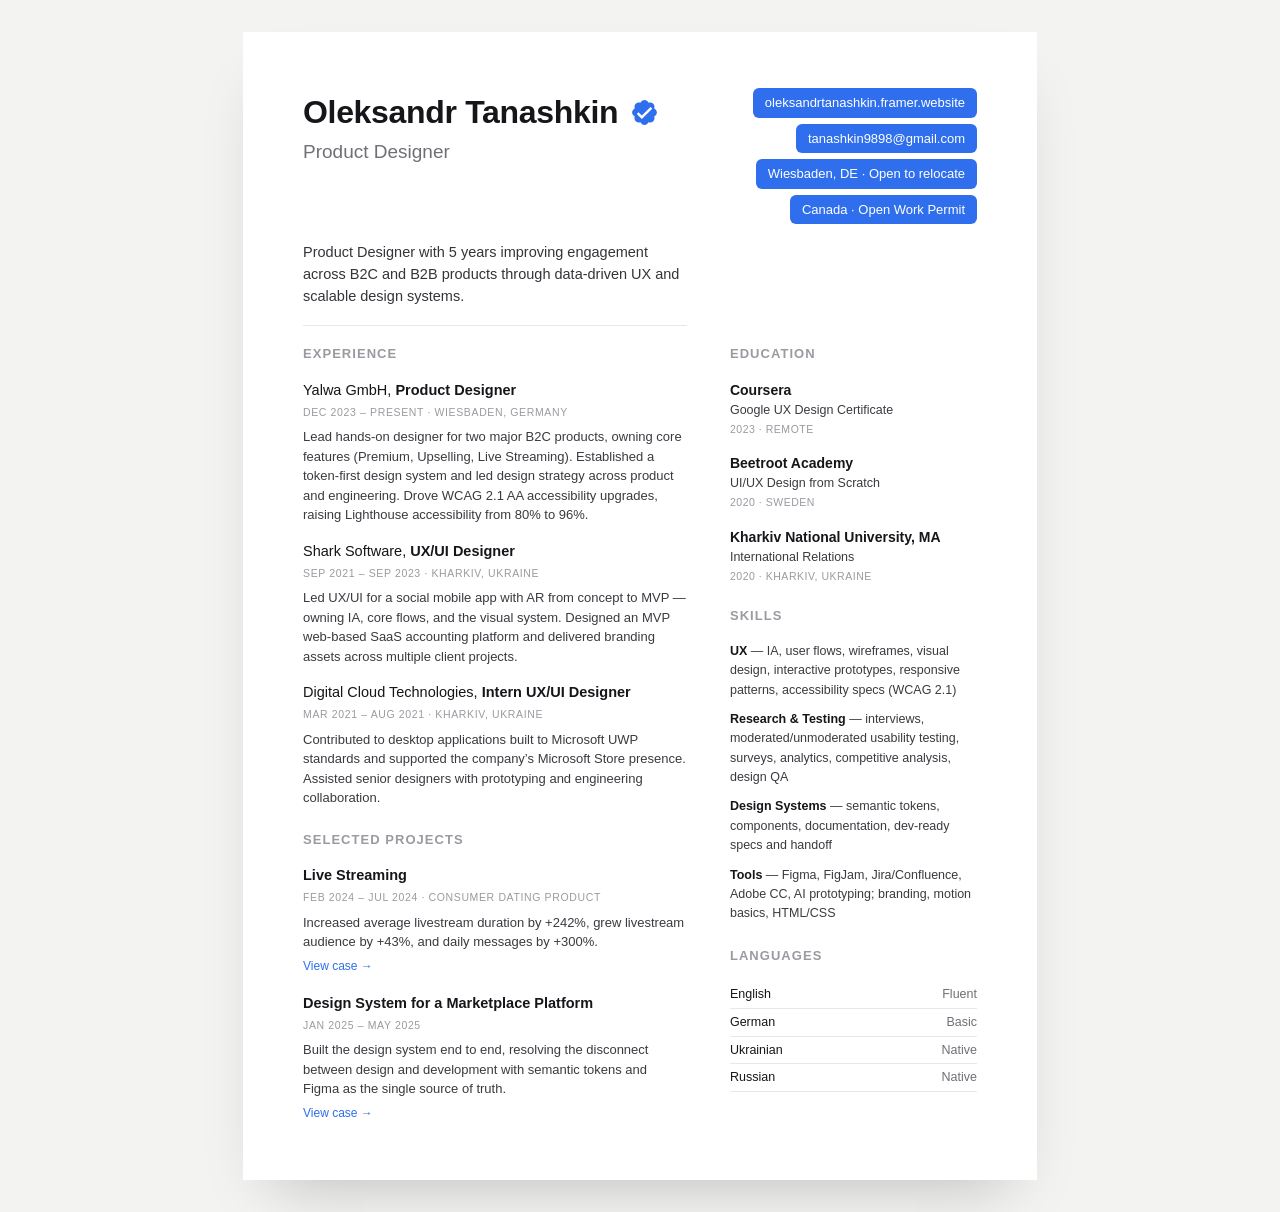
==== cv.html @ 89cec195 "Portfolio site — Oleksandr Tanashkin Co-Authored-By: Claude Opus 4.8 <noreply@anthropic.com>" ====
<!DOCTYPE html>
<html lang="en">
<head>
  <meta charset="UTF-8" />
  <meta name="viewport" content="width=device-width, initial-scale=1.0" />
  <title>Oleksandr Tanashkin — Product Designer · CV</title>
  <style>
    * { margin: 0; padding: 0; box-sizing: border-box; }
    :root {
      --ink: #16161a;
      --gray: #6f6f76;
      --faint: #9a9aa1;
      --blue: #2f6fed;
      --line: #e8e8ea;
    }
    html { -webkit-print-color-adjust: exact; print-color-adjust: exact; }
    body {
      font-family: "Helvetica Neue", Helvetica, Arial, "Segoe UI", sans-serif;
      color: var(--ink);
      background: #f3f3f1;
      line-height: 1.5;
      -webkit-font-smoothing: antialiased;
    }
    .sheet {
      width: 794px; min-height: 1123px; margin: 32px auto; background: #fff;
      padding: 56px 60px; box-shadow: 0 30px 60px -30px rgba(0,0,0,0.25);
    }

    /* header */
    .head { display: flex; justify-content: space-between; align-items: flex-start; gap: 24px; }
    .name { font-size: 32px; font-weight: 700; letter-spacing: -0.01em; display: flex; align-items: center; gap: 12px; }
    .name svg { width: 29px; height: 29px; flex: none; }
    .role { font-size: 19px; color: var(--gray); margin-top: 2px; font-weight: 400; }
    .chips { display: flex; flex-direction: column; align-items: flex-end; gap: 6px; }
    .chip { background: var(--blue); color: #fff; font-size: 13px; padding: 5px 12px; border-radius: 6px; text-decoration: none; white-space: nowrap; }

    /* width matches the left (experience) column so the text + divider stop at the first column's edge */
    .summary { margin-top: 18px; padding-bottom: 18px; border-bottom: 1px solid var(--line); font-size: 14.5px; color: #34343a; width: 57%; }

    /* columns */
    .cols { display: grid; grid-template-columns: 1.55fr 1fr; gap: 44px; margin-top: 18px; }

    .sec + .sec { margin-top: 22px; }
    .sec__h { font-size: 13px; font-weight: 600; letter-spacing: 0.08em; text-transform: uppercase; color: var(--faint); margin-bottom: 16px; }

    .item + .item { margin-top: 16px; }
    .item__top { font-size: 14.5px; }
    .item__top b { font-weight: 700; }
    .item__meta { font-size: 10.5px; letter-spacing: 0.06em; text-transform: uppercase; color: var(--faint); margin: 3px 0 7px; }
    .item__desc { font-size: 13px; color: #3a3a40; line-height: 1.5; }
    .item__link { font-size: 12px; color: var(--blue); text-decoration: none; display: inline-block; margin-top: 5px; }

    /* right column education / skills */
    .edu + .edu { margin-top: 16px; }
    .edu__t { font-size: 14px; font-weight: 700; }
    .edu__s { font-size: 12.5px; color: #3a3a40; }
    .edu__m { font-size: 10.5px; letter-spacing: 0.05em; text-transform: uppercase; color: var(--faint); margin-top: 2px; }

    .skill { font-size: 12.5px; color: #3a3a40; line-height: 1.55; }
    .skill + .skill { margin-top: 10px; }
    .skill b { color: var(--ink); font-weight: 700; }

    .lang { display: flex; justify-content: space-between; font-size: 12.5px; padding: 4px 0; border-bottom: 1px solid var(--line); }
    .lang span:last-child { color: var(--gray); }

    @media print {
      body { background: #fff; }
      .sheet { width: auto; min-height: auto; margin: 0; box-shadow: none; padding: 32px 44px; }
    }
    @page { size: A4; margin: 0; }
  </style>
</head>
<body>
  <div class="sheet">
    <header class="head">
      <div>
        <div class="name">
          Oleksandr Tanashkin
          <svg viewBox="0 0 24 24" fill="none" xmlns="http://www.w3.org/2000/svg" aria-label="Verified">
            <path d="M22.25 12c0-1.43-.88-2.67-2.19-3.34.46-1.39.2-2.9-.81-3.91s-2.52-1.27-3.91-.81c-.66-1.31-1.91-2.19-3.34-2.19s-2.68.88-3.34 2.19c-1.39-.46-2.9-.2-3.91.81s-1.27 2.52-.81 3.91c-1.31.66-2.19 1.91-2.19 3.34s.88 2.67 2.19 3.34c-.46 1.39-.2 2.9.81 3.91s2.52 1.27 3.91.81c.66 1.31 1.91 2.19 3.34 2.19s2.68-.88 3.34-2.19c1.39.46 2.9.2 3.91-.81s1.27-2.52.81-3.91c1.31-.67 2.19-1.91 2.19-3.34z" fill="#2f6fed"/>
            <path d="M9.8 17.3l-4.2-4.1L7 11.8l2.8 2.7L17 7.4l1.4 1.4-8.6 8.5z" fill="#fff"/>
          </svg>
        </div>
        <div class="role">Product Designer</div>
      </div>
      <div class="chips">
        <a class="chip" href="https://oleksandrtanashkin.framer.website/">oleksandrtanashkin.framer.website</a>
        <a class="chip" href="mailto:tanashkin9898@gmail.com">tanashkin9898@gmail.com</a>
        <span class="chip">Wiesbaden, DE · Open to relocate</span>
        <span class="chip">Canada · Open Work Permit</span>
      </div>
    </header>

    <p class="summary">
      Product Designer with 5 years improving engagement across B2C and B2B products
      through data-driven UX and scalable design systems.
    </p>

    <div class="cols">
      <!-- LEFT -->
      <div>
        <section class="sec">
          <h2 class="sec__h">Experience</h2>

          <div class="item">
            <div class="item__top">Yalwa GmbH, <b>Product Designer</b></div>
            <div class="item__meta">Dec 2023 – Present · Wiesbaden, Germany</div>
            <p class="item__desc">
              Lead hands-on designer for two major B2C products, owning core features
              (Premium, Upselling, Live Streaming). Established a token-first design
              system and led design strategy across product and engineering. Drove
              WCAG 2.1 AA accessibility upgrades, raising Lighthouse accessibility from
              80% to 96%.
            </p>
          </div>

          <div class="item">
            <div class="item__top">Shark Software, <b>UX/UI Designer</b></div>
            <div class="item__meta">Sep 2021 – Sep 2023 · Kharkiv, Ukraine</div>
            <p class="item__desc">
              Led UX/UI for a social mobile app with AR from concept to MVP — owning IA,
              core flows, and the visual system. Designed an MVP web-based SaaS
              accounting platform and delivered branding assets across multiple client
              projects.
            </p>
          </div>

          <div class="item">
            <div class="item__top">Digital Cloud Technologies, <b>Intern UX/UI Designer</b></div>
            <div class="item__meta">Mar 2021 – Aug 2021 · Kharkiv, Ukraine</div>
            <p class="item__desc">
              Contributed to desktop applications built to Microsoft UWP standards and
              supported the company’s Microsoft Store presence. Assisted senior
              designers with prototyping and engineering collaboration.
            </p>
          </div>
        </section>

        <section class="sec">
          <h2 class="sec__h">Selected Projects</h2>

          <div class="item">
            <div class="item__top"><b>Live Streaming</b></div>
            <div class="item__meta">Feb 2024 – Jul 2024 · Consumer dating product</div>
            <p class="item__desc">
              Increased average livestream duration by +242%, grew livestream audience
              by +43%, and daily messages by +300%.
            </p>
            <a class="item__link" href="https://www.figma.com/design/Cg0aqAcvnYEe1iUulpyynM/Live-streaming-in-Dating-App?node-id=6-8">View case →</a>
          </div>

          <div class="item">
            <div class="item__top"><b>Design System for a Marketplace Platform</b></div>
            <div class="item__meta">Jan 2025 – May 2025</div>
            <p class="item__desc">
              Built the design system end to end, resolving the disconnect between design
              and development with semantic tokens and Figma as the single source of
              truth.
            </p>
            <a class="item__link" href="https://www.figma.com/design/P3cMI0P7L46Zec6SlDhW82/Design-System-for-marketplace-platform?node-id=0-1">View case →</a>
          </div>
        </section>
      </div>

      <!-- RIGHT -->
      <div>
        <section class="sec">
          <h2 class="sec__h">Education</h2>
          <div class="edu">
            <div class="edu__t">Coursera</div>
            <div class="edu__s">Google UX Design Certificate</div>
            <div class="edu__m">2023 · Remote</div>
          </div>
          <div class="edu">
            <div class="edu__t">Beetroot Academy</div>
            <div class="edu__s">UI/UX Design from Scratch</div>
            <div class="edu__m">2020 · Sweden</div>
          </div>
          <div class="edu">
            <div class="edu__t">Kharkiv National University, MA</div>
            <div class="edu__s">International Relations</div>
            <div class="edu__m">2020 · Kharkiv, Ukraine</div>
          </div>
        </section>

        <section class="sec">
          <h2 class="sec__h">Skills</h2>
          <p class="skill"><b>UX</b> — IA, user flows, wireframes, visual design, interactive prototypes, responsive patterns, accessibility specs (WCAG 2.1)</p>
          <p class="skill"><b>Research &amp; Testing</b> — interviews, moderated/unmoderated usability testing, surveys, analytics, competitive analysis, design QA</p>
          <p class="skill"><b>Design Systems</b> — semantic tokens, components, documentation, dev-ready specs and handoff</p>
          <p class="skill"><b>Tools</b> — Figma, FigJam, Jira/Confluence, Adobe CC, AI prototyping; branding, motion basics, HTML/CSS</p>
        </section>

        <section class="sec">
          <h2 class="sec__h">Languages</h2>
          <div class="lang"><span>English</span><span>Fluent</span></div>
          <div class="lang"><span>German</span><span>Basic</span></div>
          <div class="lang"><span>Ukrainian</span><span>Native</span></div>
          <div class="lang"><span>Russian</span><span>Native</span></div>
        </section>
      </div>
    </div>
  </div>
</body>
</html>
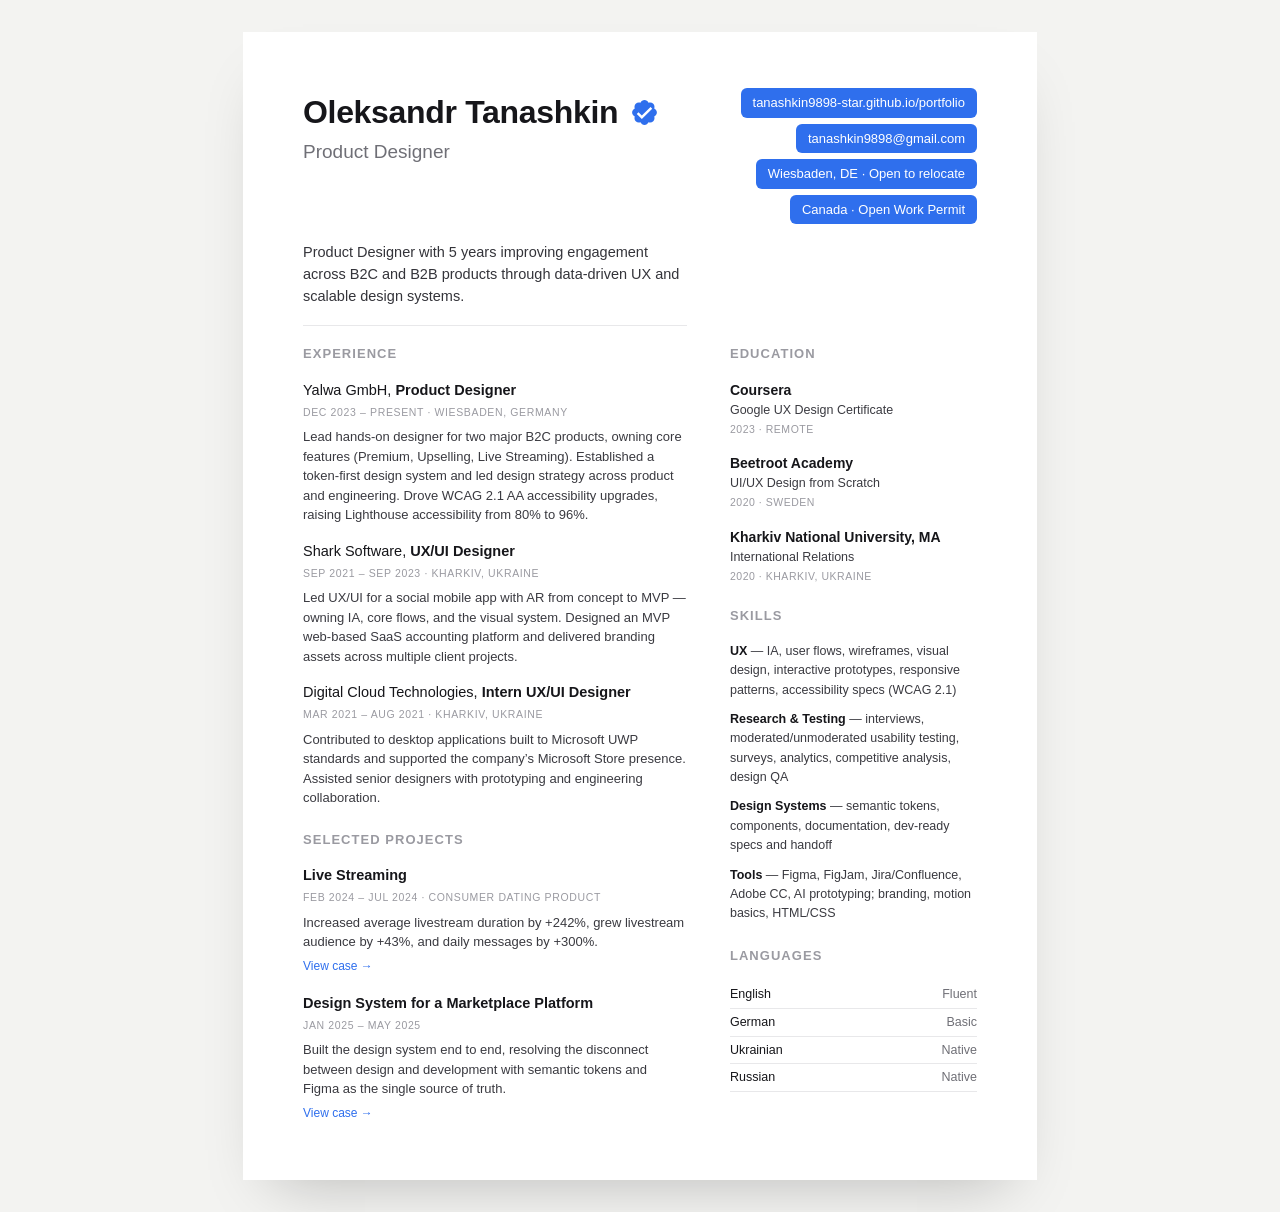
==== commit 63d7071f: "Point CV at live GitHub Pages URL; regenerate PDF Co-Authored-By: Claude Opus 4.8 <noreply@anthropic" ====
--- a/cv.html
+++ b/cv.html
@@ -84,7 +84,7 @@
         <div class="role">Product Designer</div>
       </div>
       <div class="chips">
-        <a class="chip" href="https://oleksandrtanashkin.framer.website/">oleksandrtanashkin.framer.website</a>
+        <a class="chip" href="https://tanashkin9898-star.github.io/portfolio/">tanashkin9898-star.github.io/portfolio</a>
         <a class="chip" href="mailto:tanashkin9898@gmail.com">tanashkin9898@gmail.com</a>
         <span class="chip">Wiesbaden, DE · Open to relocate</span>
         <span class="chip">Canada · Open Work Permit</span>
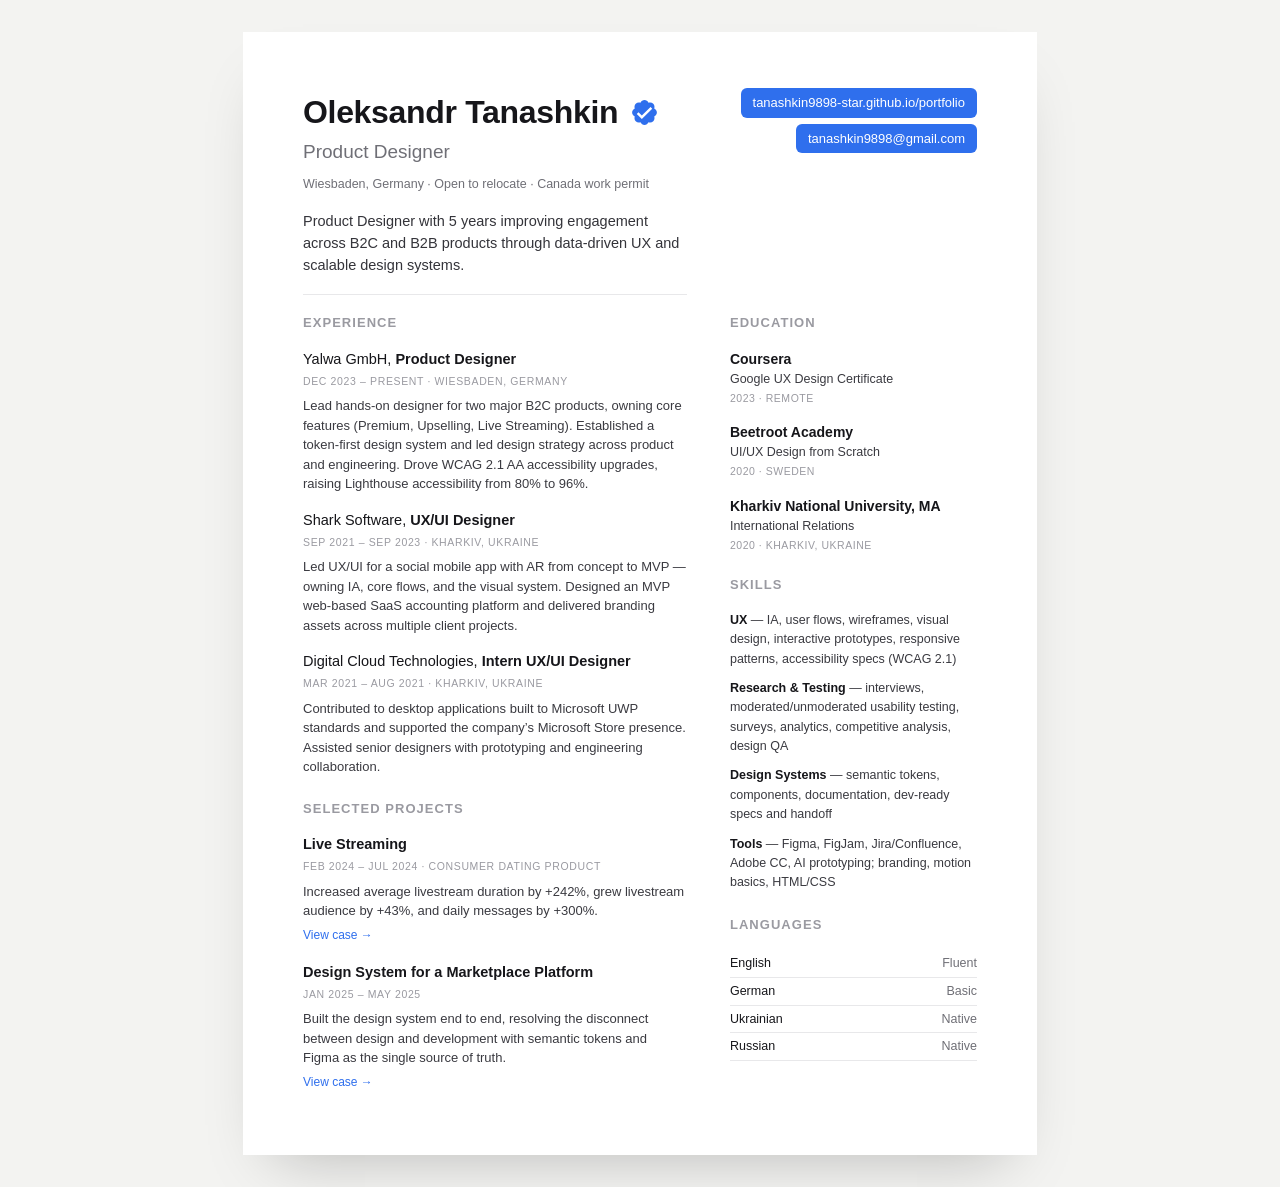
==== commit 8c158e9e: "CV: trim header to two contact pills; move location to subtitle line Co-Authored-By: Claude Opus 4.8" ====
--- a/cv.html
+++ b/cv.html
@@ -31,6 +31,7 @@
     .name { font-size: 32px; font-weight: 700; letter-spacing: -0.01em; display: flex; align-items: center; gap: 12px; }
     .name svg { width: 29px; height: 29px; flex: none; }
     .role { font-size: 19px; color: var(--gray); margin-top: 2px; font-weight: 400; }
+    .loc { font-size: 12.5px; color: var(--gray); margin-top: 9px; line-height: 1.4; }
     .chips { display: flex; flex-direction: column; align-items: flex-end; gap: 6px; }
     .chip { background: var(--blue); color: #fff; font-size: 13px; padding: 5px 12px; border-radius: 6px; text-decoration: none; white-space: nowrap; }
 
@@ -82,12 +83,11 @@
           </svg>
         </div>
         <div class="role">Product Designer</div>
+        <div class="loc">Wiesbaden, Germany · Open to relocate · Canada work permit</div>
       </div>
       <div class="chips">
         <a class="chip" href="https://tanashkin9898-star.github.io/portfolio/">tanashkin9898-star.github.io/portfolio</a>
         <a class="chip" href="mailto:tanashkin9898@gmail.com">tanashkin9898@gmail.com</a>
-        <span class="chip">Wiesbaden, DE · Open to relocate</span>
-        <span class="chip">Canada · Open Work Permit</span>
       </div>
     </header>
 
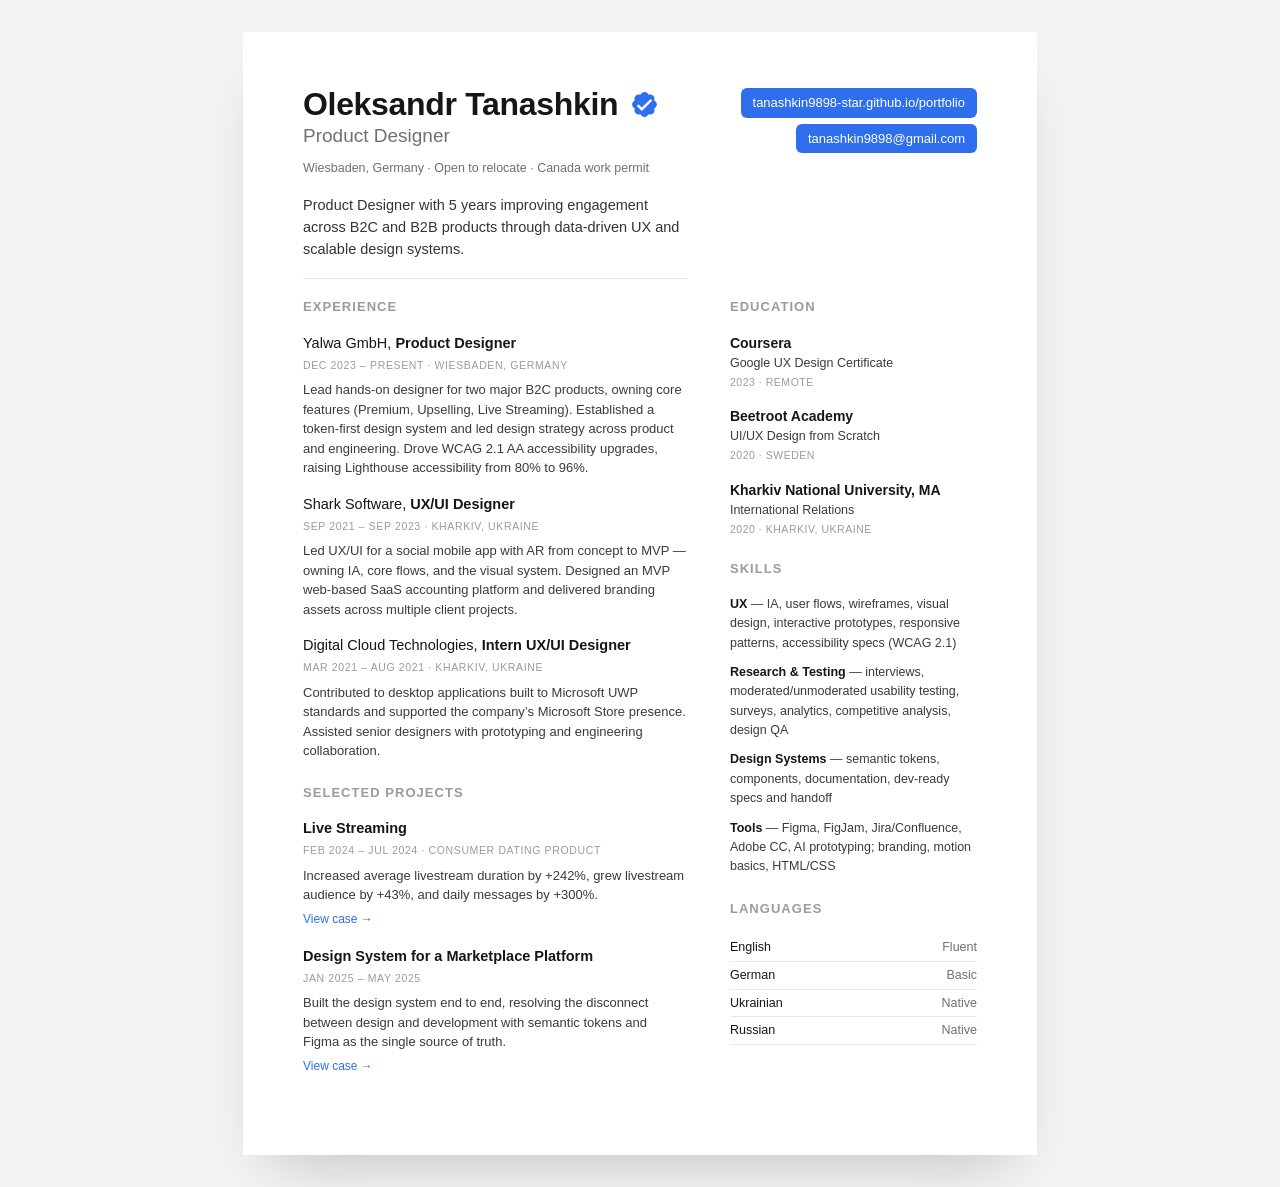
==== commit 360fe1a5: "CV: align header pills flush with the name (tighten name line-height) Co-Authored-By: Claude Opus 4." ====
--- a/cv.html
+++ b/cv.html
@@ -28,7 +28,7 @@
 
     /* header */
     .head { display: flex; justify-content: space-between; align-items: flex-start; gap: 24px; }
-    .name { font-size: 32px; font-weight: 700; letter-spacing: -0.01em; display: flex; align-items: center; gap: 12px; }
+    .name { font-size: 32px; font-weight: 700; letter-spacing: -0.01em; line-height: 1; display: flex; align-items: center; gap: 12px; }
     .name svg { width: 29px; height: 29px; flex: none; }
     .role { font-size: 19px; color: var(--gray); margin-top: 2px; font-weight: 400; }
     .loc { font-size: 12.5px; color: var(--gray); margin-top: 9px; line-height: 1.4; }
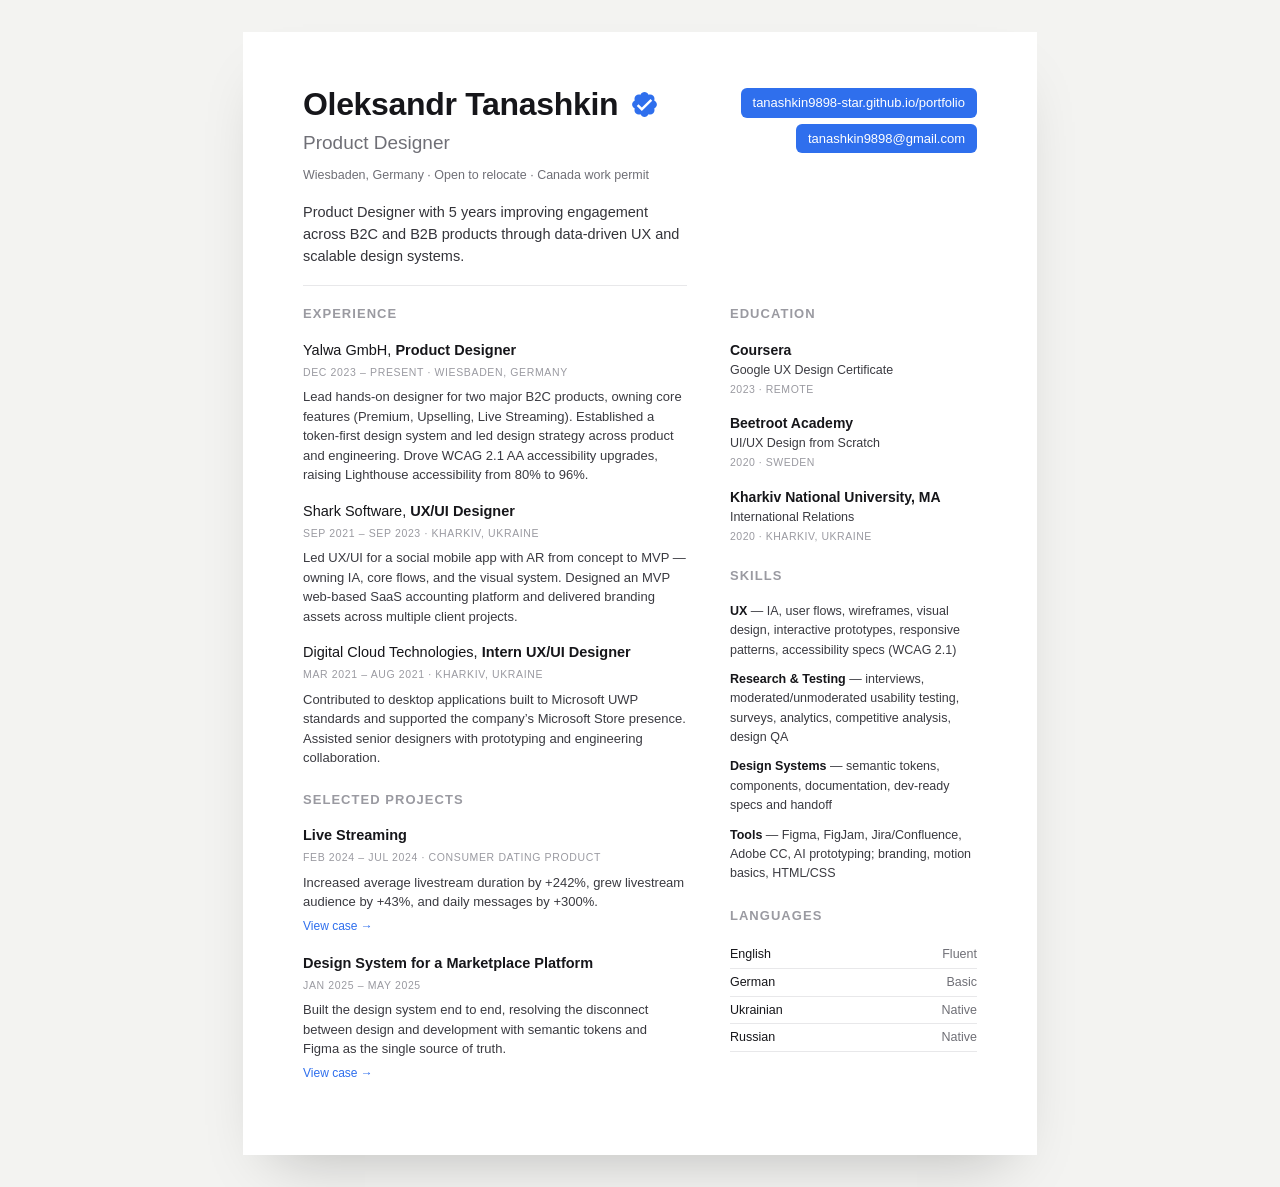
==== commit a9e0d188: "CV: restore breathing room between name and title Co-Authored-By: Claude Opus 4.8 <noreply@anthropic" ====
--- a/cv.html
+++ b/cv.html
@@ -30,7 +30,7 @@
     .head { display: flex; justify-content: space-between; align-items: flex-start; gap: 24px; }
     .name { font-size: 32px; font-weight: 700; letter-spacing: -0.01em; line-height: 1; display: flex; align-items: center; gap: 12px; }
     .name svg { width: 29px; height: 29px; flex: none; }
-    .role { font-size: 19px; color: var(--gray); margin-top: 2px; font-weight: 400; }
+    .role { font-size: 19px; color: var(--gray); margin-top: 9px; font-weight: 400; }
     .loc { font-size: 12.5px; color: var(--gray); margin-top: 9px; line-height: 1.4; }
     .chips { display: flex; flex-direction: column; align-items: flex-end; gap: 6px; }
     .chip { background: var(--blue); color: #fff; font-size: 13px; padding: 5px 12px; border-radius: 6px; text-decoration: none; white-space: nowrap; }
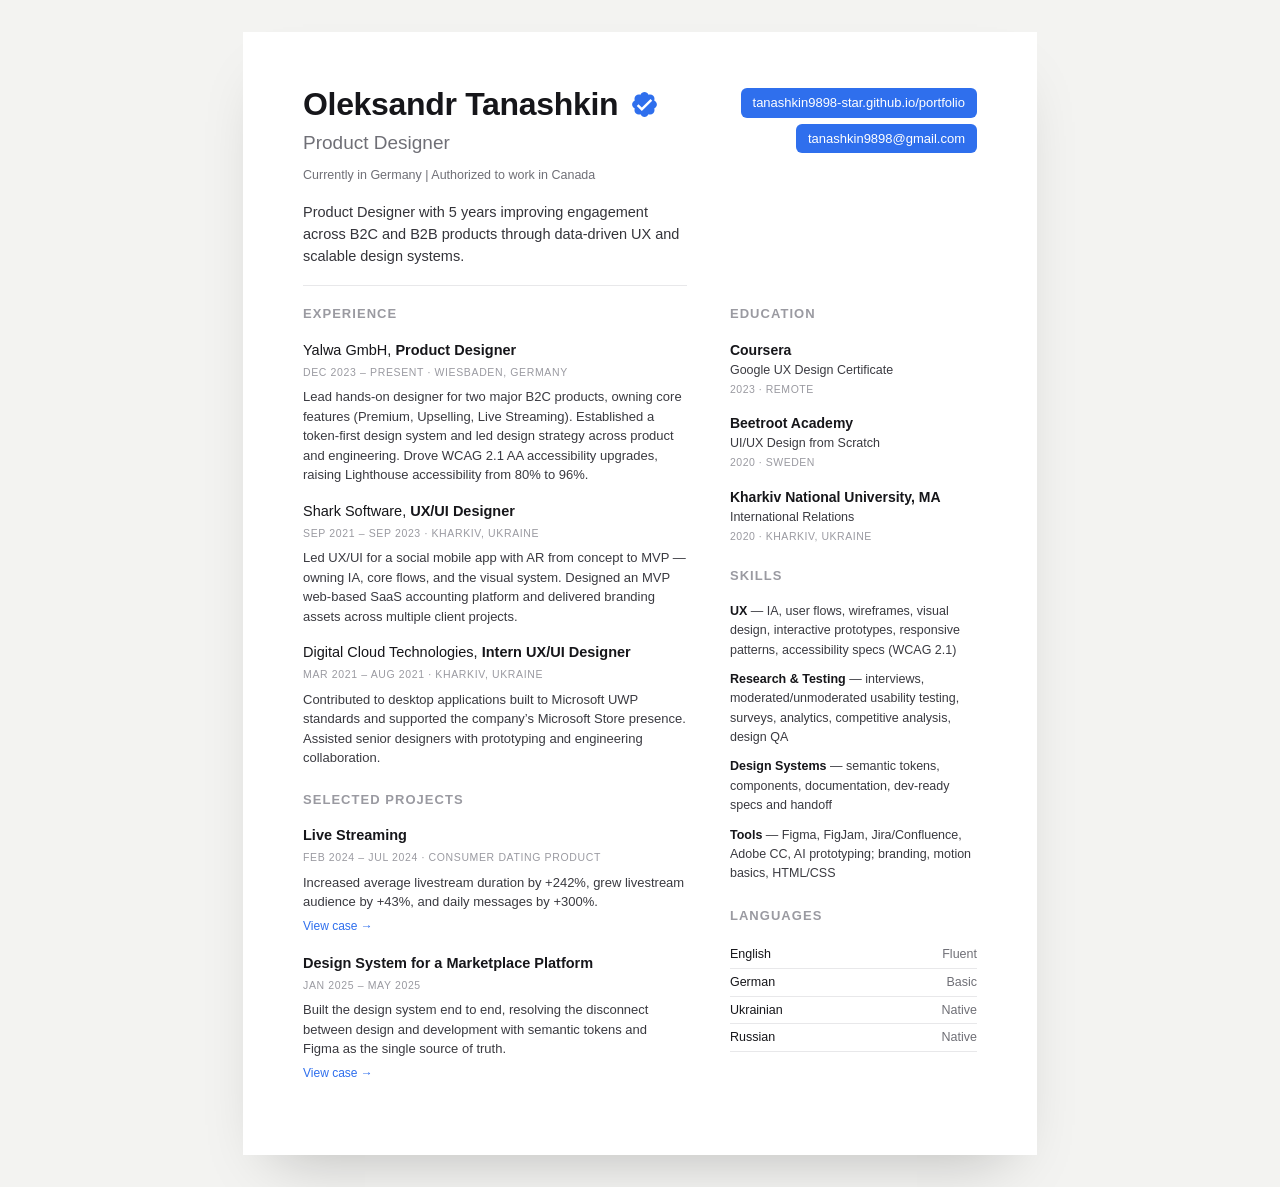
==== commit 3328d57a: "CV: reword location line to Germany / Canada work authorization Co-Authored-By: Claude Opus 4.8 <nor" ====
--- a/cv.html
+++ b/cv.html
@@ -66,7 +66,7 @@
 
     @media print {
       body { background: #fff; }
-      .sheet { width: auto; min-height: auto; margin: 0; box-shadow: none; padding: 32px 44px; }
+      .sheet { width: auto; min-height: 100vh; margin: 0; box-shadow: none; padding: 40px 44px; display: flex; flex-direction: column; justify-content: center; }
     }
     @page { size: A4; margin: 0; }
   </style>
@@ -83,7 +83,7 @@
           </svg>
         </div>
         <div class="role">Product Designer</div>
-        <div class="loc">Wiesbaden, Germany · Open to relocate · Canada work permit</div>
+        <div class="loc">Currently in Germany | Authorized to work in Canada</div>
       </div>
       <div class="chips">
         <a class="chip" href="https://tanashkin9898-star.github.io/portfolio/">tanashkin9898-star.github.io/portfolio</a>
